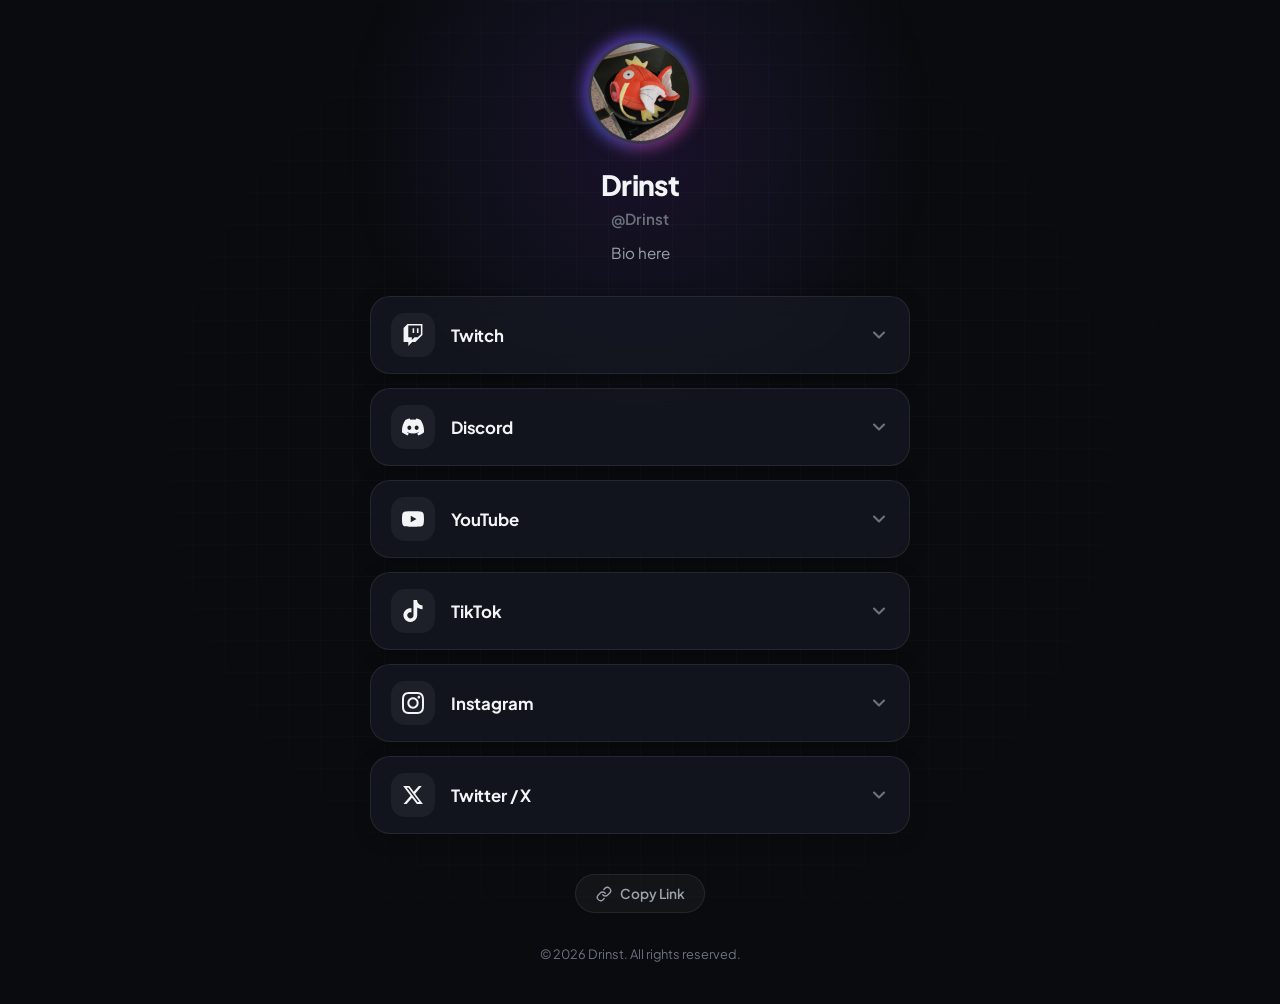
==== index.html @ ddc512c5 "Initial website" ====
<!DOCTYPE html>
<html lang="en">

<head>
    <meta charset="UTF-8">
    <meta name="viewport" content="width=device-width, initial-scale=1.0">
    <title>Streamer Socials</title>
    <meta name="description" content="Connect with all official social media platforms and streams.">

    <!-- Google Fonts -->
    <link rel="preconnect" href="https://fonts.googleapis.com">
    <link rel="preconnect" href="https://fonts.gstatic.com" crossorigin>
    <link href="https://fonts.googleapis.com/css2?family=Plus+Jakarta+Sans:wght@400;500;600;700;800&display=swap"
        rel="stylesheet">

    <link rel="stylesheet" href="css/style.css">
</head>

<body>
    <!-- Subtle Background Elements -->
    <div class="bg-glow" aria-hidden="true"></div>
    <div class="bg-grid" aria-hidden="true"></div>

    <main class="container">
        <!-- Header / Profile Section -->
        <header class="profile">
            <div class="avatar-wrapper">
                <img id="profile-avatar" src="" alt="" class="avatar">
                <div class="avatar-ring"></div>
            </div>
            <h1 id="profile-name" class="profile-name"></h1>
            <p id="profile-handle" class="profile-handle"></p>
            <p id="profile-bio" class="profile-bio"></p>
        </header>

        <!-- Dynamic Social Cards Container -->
        <section class="social-links" id="social-links" aria-label="Social Media Links">
            <!-- Cards will be generated dynamically by script.js -->
        </section>

        <!-- Action Tools (Share / Copy Link) -->
        <div class="action-bar">
            <button id="copy-link-btn" class="action-btn" aria-label="Copy page link">
                <svg class="action-icon" xmlns="http://www.w3.org/2000/svg" viewBox="0 0 24 24" fill="none"
                    stroke="currentColor" stroke-width="2" stroke-linecap="round" stroke-linejoin="round">
                    <path d="M10 13a5 5 0 0 0 7.54.54l3-3a5 5 0 0 0-7.07-7.07l-1.72 1.71"></path>
                    <path d="M14 11a5 5 0 0 0-7.54-.54l-3 3a5 5 0 0 0 7.07 7.07l1.71-1.71"></path>
                </svg>
                <span id="copy-text">Copy Link</span>
            </button>
        </div>
    </main>

    <footer class="footer">
        <p>&copy; <span id="year"></span> <span id="footer-name"></span>. All rights reserved.</p>
    </footer>

    <script src="js/script.js"></script>
</body>

</html>
---- css/style.css ----
/* ==========================================================================
   Variables & Theme Setup
   ========================================================================== */
:root {
    /* Main Theme */
    --bg-dark: #0a0b0e;
    --card-bg: rgba(22, 25, 35, 0.75);
    --card-bg-hover: rgba(30, 34, 48, 0.85);
    --card-border: rgba(255, 255, 255, 0.08);
    --text-primary: #f3f4f6;
    --text-secondary: #9ca3af;
    --text-muted: #6b7280;

    /* Typography */
    --font-sans: 'Plus Jakarta Sans', -apple-system, BlinkMacSystemFont, sans-serif;

    /* Layout */
    --max-width: 540px;
    --radius-lg: 20px;
    --radius-md: 14px;
    --radius-sm: 8px;

    /* Animation */
    --transition-fast: 0.2s cubic-bezier(0.16, 1, 0.3, 1);
    --transition-smooth: 0.35s cubic-bezier(0.16, 1, 0.3, 1);
}

/* Base Styles */
*,
*::before,
*::after {
    box-sizing: border-box;
    margin: 0;
    padding: 0;
}

body {
    font-family: var(--font-sans);
    background-color: var(--bg-dark);
    color: var(--text-primary);
    min-height: 100vh;
    display: flex;
    flex-direction: column;
    align-items: center;
    justify-content: space-between;
    padding: 2.5rem 1.25rem;
    position: relative;
    overflow-x: hidden;
    line-height: 1.5;
    -webkit-font-smoothing: antialiased;
}

/* Background Visual Effects */
.bg-glow {
    position: fixed;
    top: 15%;
    left: 50%;
    transform: translate(-50%, -50%);
    width: 600px;
    height: 600px;
    background: radial-gradient(circle, rgba(145, 70, 255, 0.12) 0%, rgba(88, 101, 242, 0.05) 45%, rgba(0, 0, 0, 0) 70%);
    z-index: -2;
    pointer-events: none;
}

.bg-grid {
    position: fixed;
    inset: 0;
    background-image: linear-gradient(to right, rgba(255, 255, 255, 0.02) 1px, transparent 1px),
        linear-gradient(to bottom, rgba(255, 255, 255, 0.02) 1px, transparent 1px);
    background-size: 32px 32px;
    z-index: -1;
    pointer-events: none;
    mask-image: radial-gradient(circle at center, black 40%, transparent 80%);
    -webkit-mask-image: radial-gradient(circle at center, black 40%, transparent 80%);
}

/* Container */
.container {
    width: 100%;
    max-width: var(--max-width);
    margin: 0 auto;
    display: flex;
    flex-direction: column;
    align-items: center;
    gap: 2rem;
}

/* ==========================================================================
   Profile Section
   ========================================================================== */
.profile {
    text-align: center;
    display: flex;
    flex-direction: column;
    align-items: center;
}

.avatar-wrapper {
    position: relative;
    width: 104px;
    height: 104px;
    margin-bottom: 1.25rem;
}

.avatar {
    width: 100%;
    height: 100%;
    border-radius: 50%;
    object-fit: cover;
    position: relative;
    z-index: 2;
    border: 3px solid rgba(255, 255, 255, 0.1);
    background-color: var(--card-bg);
}

.avatar-ring {
    position: absolute;
    inset: -4px;
    border-radius: 50%;
    background: linear-gradient(135deg, #9146FF, #5865F2, #E1306C);
    z-index: 1;
    opacity: 0.7;
    filter: blur(8px);
    transition: var(--transition-smooth);
}

.avatar-wrapper:hover .avatar-ring {
    opacity: 1;
    filter: blur(12px);
}

.profile-name {
    font-size: 1.75rem;
    font-weight: 800;
    letter-spacing: -0.025em;
    color: var(--text-primary);
}

.profile-handle {
    font-size: 0.95rem;
    color: var(--text-muted);
    font-weight: 600;
    margin-top: 0.1rem;
}

.profile-bio {
    font-size: 0.95rem;
    color: var(--text-secondary);
    margin-top: 0.75rem;
    max-width: 380px;
    line-height: 1.45;
}

/* ==========================================================================
   Social Cards Section
   ========================================================================== */
.social-links {
    width: 100%;
    display: flex;
    flex-direction: column;
    gap: 0.875rem;
}

.card {
    background: var(--card-bg);
    border: 1px solid var(--card-border);
    border-radius: var(--radius-lg);
    backdrop-filter: blur(12px);
    -webkit-backdrop-filter: blur(12px);
    overflow: hidden;
    transition: background-color var(--transition-fast),
        border-color var(--transition-fast),
        box-shadow var(--transition-fast),
        transform var(--transition-fast);
    box-shadow: 0 4px 20px rgba(0, 0, 0, 0.2);
}

.card:hover {
    background: var(--card-bg-hover);
    border-color: var(--platform-accent-alpha);
    box-shadow: 0 8px 30px rgba(0, 0, 0, 0.3),
        0 0 20px var(--platform-accent-alpha);
    transform: translateY(-2px);
}

/* Header Trigger Button */
.card-trigger {
    width: 100%;
    padding: 1rem 1.25rem;
    background: none;
    border: none;
    color: inherit;
    font: inherit;
    cursor: pointer;
    display: flex;
    align-items: center;
    justify-content: space-between;
    text-align: left;
    outline: none;
}

.card-trigger:focus-visible {
    outline: 2px solid var(--platform-accent);
    outline-offset: -2px;
    border-radius: var(--radius-lg);
}

.card-left {
    display: flex;
    align-items: center;
    gap: 1rem;
}

.icon-wrapper {
    width: 44px;
    height: 44px;
    border-radius: var(--radius-md);
    background: rgba(255, 255, 255, 0.05);
    display: flex;
    align-items: center;
    justify-content: center;
    color: var(--text-primary);
    transition: var(--transition-fast);
}

.platform-icon {
    width: 22px;
    height: 22px;
    fill: currentColor;
    transition: var(--transition-fast);
}

.card:hover .icon-wrapper,
.card.expanded .icon-wrapper {
    background: var(--platform-accent-alpha);
    color: var(--platform-accent);
}

.platform-name {
    font-size: 1.05rem;
    font-weight: 700;
    letter-spacing: -0.01em;
}

.arrow-icon {
    width: 20px;
    height: 20px;
    color: var(--text-muted);
    transition: transform var(--transition-smooth), color var(--transition-fast);
}

.card:hover .arrow-icon {
    color: var(--text-primary);
}

.card.expanded .arrow-icon {
    transform: rotate(180deg);
    color: var(--platform-accent);
}

/* Drawer / Expandable Content */
.card-drawer {
    display: grid;
    grid-template-rows: 0fr;
    transition: grid-template-rows var(--transition-smooth);
}

.card.expanded .card-drawer {
    grid-template-rows: 1fr;
}

.drawer-content {
    overflow: hidden;
}

.drawer-inner {
    padding: 0 1.25rem 1.25rem 1.25rem;
    display: flex;
    flex-direction: column;
    gap: 1rem;
    border-top: 1px solid rgba(255, 255, 255, 0.04);
    margin-top: 0.25rem;
    padding-top: 1rem;
}

.platform-desc {
    font-size: 0.9rem;
    color: var(--text-secondary);
    line-height: 1.5;
}

.cta-button {
    display: inline-flex;
    align-items: center;
    justify-content: center;
    gap: 0.5rem;
    width: 100%;
    padding: 0.85rem 1rem;
    background: var(--platform-accent);
    color: #ffffff;
    font-weight: 700;
    font-size: 0.95rem;
    text-decoration: none;
    border-radius: var(--radius-md);
    transition: var(--transition-fast);
    box-shadow: 0 4px 14px var(--platform-accent-alpha);
}

/* Ensure text readability for lighter accents like Twitter White */
.card[data-platform="Twitter / X"] .cta-button {
    color: #000000;
}

.cta-button:hover {
    filter: brightness(1.15);
    transform: translateY(-1px);
    box-shadow: 0 6px 20px var(--platform-accent-alpha);
}

.cta-button:focus-visible {
    outline: 2px solid #ffffff;
    outline-offset: 2px;
}

.cta-icon {
    width: 16px;
    height: 16px;
    transition: transform var(--transition-fast);
}

.cta-button:hover .cta-icon {
    transform: translate(2px, -2px);
}

/* Expanded Card State Styling */
.card.expanded {
    border-color: var(--platform-accent);
    box-shadow: 0 8px 30px rgba(0, 0, 0, 0.4),
        0 0 25px var(--platform-accent-alpha);
}

/* ==========================================================================
   Action Bar & Copy Link Button
   ========================================================================== */
.action-bar {
    display: flex;
    justify-content: center;
    margin-top: 0.5rem;
}

.action-btn {
    display: flex;
    align-items: center;
    gap: 0.5rem;
    padding: 0.6rem 1.2rem;
    background: rgba(255, 255, 255, 0.04);
    border: 1px solid var(--card-border);
    border-radius: 100px;
    color: var(--text-secondary);
    font-family: var(--font-sans);
    font-size: 0.85rem;
    font-weight: 600;
    cursor: pointer;
    transition: var(--transition-fast);
}

.action-btn:hover {
    background: rgba(255, 255, 255, 0.08);
    color: var(--text-primary);
    border-color: rgba(255, 255, 255, 0.2);
}

.action-btn:focus-visible {
    outline: 2px solid var(--text-primary);
}

.action-icon {
    width: 16px;
    height: 16px;
}

/* ==========================================================================
   Footer
   ========================================================================== */
.footer {
    text-align: center;
    font-size: 0.8rem;
    color: var(--text-muted);
    margin-top: 2rem;
}

/* ==========================================================================
   Accessibility & Reduced Motion
   ========================================================================== */
@media (prefers-reduced-motion: reduce) {

    *,
    *::before,
    *::after {
        animation-duration: 0.01ms !important;
        animation-iteration-count: 1 !important;
        transition-duration: 0.01ms !important;
        scroll-behavior: auto !important;
    }

    .card-drawer {
        transition: none;
    }
}
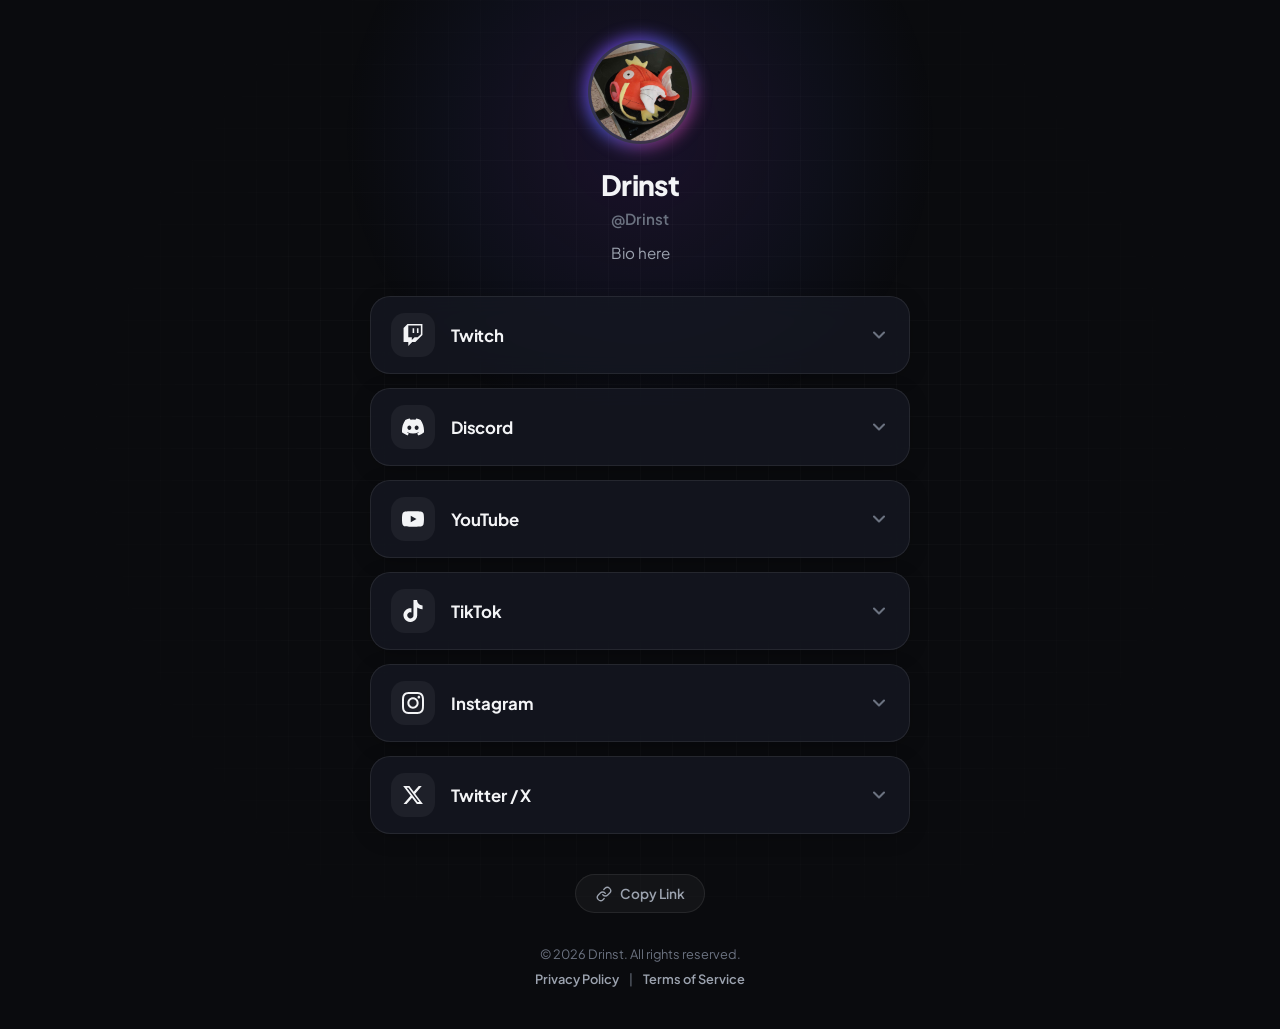
==== commit 8ab5a9f3: "added privacy policy and tos" ====
--- a/index.html
+++ b/index.html
@@ -53,6 +53,11 @@
 
     <footer class="footer">
         <p>&copy; <span id="year"></span> <span id="footer-name"></span>. All rights reserved.</p>
+        <nav class="footer-links">
+            <a href="/privacy">Privacy Policy</a>
+            <span class="sep">|</span>
+            <a href="/terms">Terms of Service</a>
+        </nav>
     </footer>
 
     <script src="js/script.js"></script>
--- a/css/style.css
+++ b/css/style.css
@@ -333,6 +333,26 @@
     transform: translate(2px, -2px);
 }
 
+/* OAuth Connect Button (Discord account-link flow only) */
+/* Visually distinct: outlined variant using the platform accent. */
+.cta-button.oauth-connect {
+    background: transparent;
+    color: var(--platform-accent);
+    border: 1px solid var(--platform-accent);
+    box-shadow: none;
+}
+
+/* Keep the Connect button readable on light accents (e.g. Twitter / X) */
+.card[data-platform="Twitter / X"] .cta-button.oauth-connect {
+    color: #000000;
+    border-color: rgba(255, 255, 255, 0.6);
+}
+
+.cta-button.oauth-connect:hover {
+    background: var(--platform-accent-alpha);
+    box-shadow: 0 4px 14px var(--platform-accent-alpha);
+}
+
 /* Expanded Card State Styling */
 .card.expanded {
     border-color: var(--platform-accent);
@@ -390,6 +410,29 @@
     margin-top: 2rem;
 }
 
+.footer-links {
+    display: flex;
+    justify-content: center;
+    align-items: center;
+    gap: 0.6rem;
+    margin-top: 0.4rem;
+}
+
+.footer-links a {
+    color: var(--text-secondary);
+    text-decoration: none;
+    font-weight: 600;
+    transition: color var(--transition-fast);
+}
+
+.footer-links a:hover {
+    color: var(--text-primary);
+}
+
+.footer-links .sep {
+    color: var(--text-muted);
+}
+
 /* ==========================================================================
    Accessibility & Reduced Motion
    ========================================================================== */
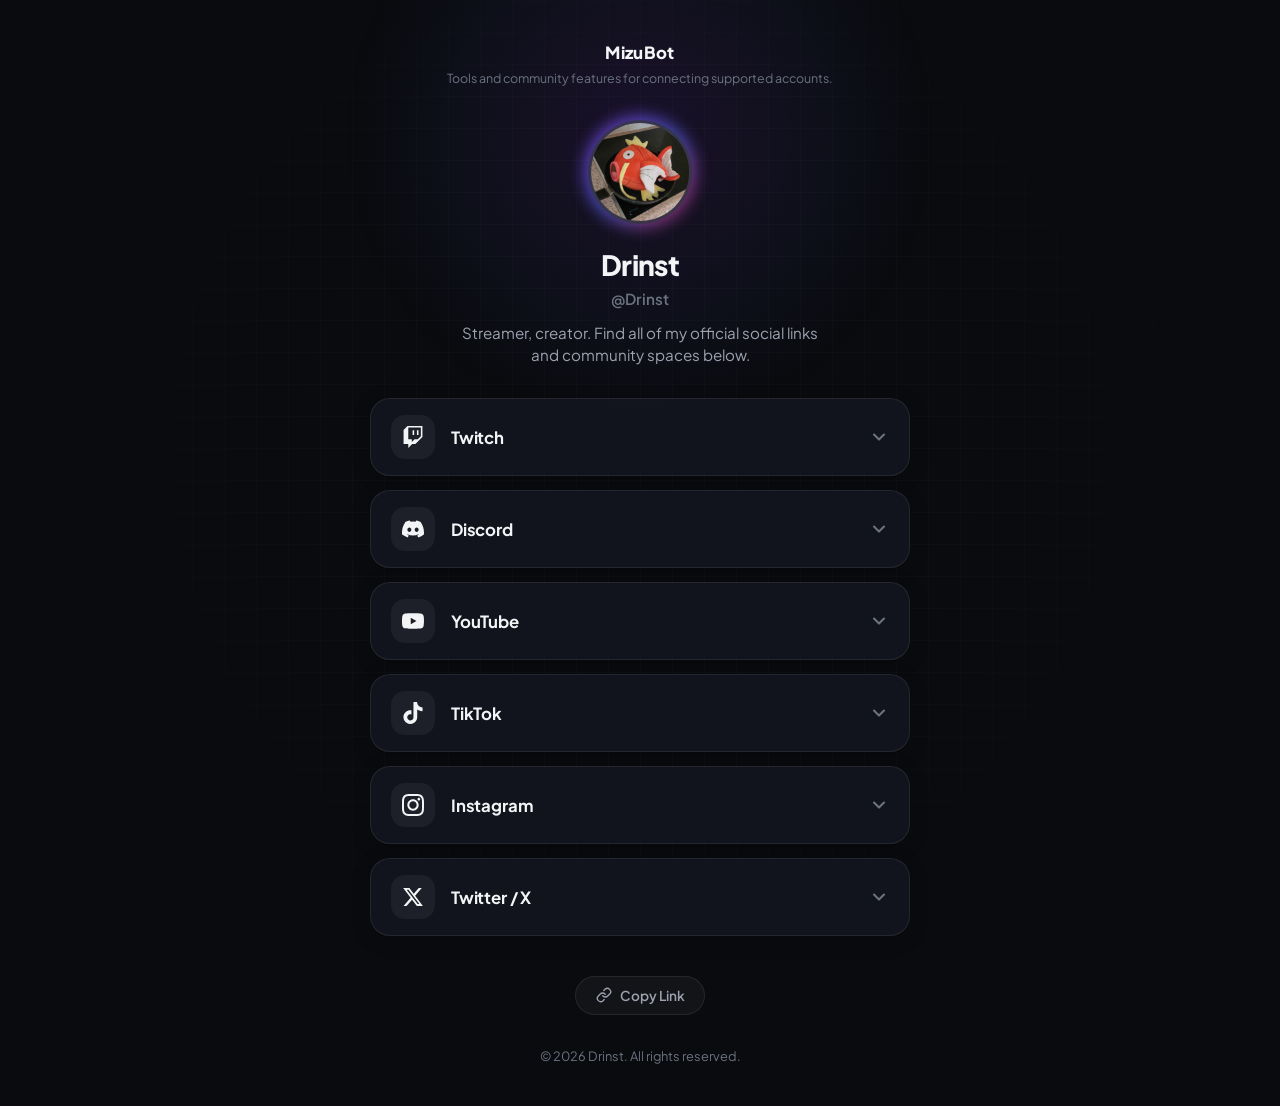
==== commit 1146c984: "Update MizuBot branding and policies" ====
--- a/index.html
+++ b/index.html
@@ -4,8 +4,8 @@
 <head>
     <meta charset="UTF-8">
     <meta name="viewport" content="width=device-width, initial-scale=1.0">
-    <title>Streamer Socials</title>
-    <meta name="description" content="Connect with all official social media platforms and streams.">
+    <title>MizuBot | Drinst's Official Links</title>
+    <meta name="description" content="Official social links and community profiles for Drinst, powered by MizuBot.">
 
     <!-- Google Fonts -->
     <link rel="preconnect" href="https://fonts.googleapis.com">
@@ -22,13 +22,18 @@
     <div class="bg-grid" aria-hidden="true"></div>
 
     <main class="container">
+        <section class="brand-intro" aria-labelledby="brand-name">
+            <h1 id="brand-name">MizuBot</h1>
+            <p>Tools and community features for connecting supported accounts.</p>
+        </section>
+
         <!-- Header / Profile Section -->
         <header class="profile">
             <div class="avatar-wrapper">
                 <img id="profile-avatar" src="" alt="" class="avatar">
                 <div class="avatar-ring"></div>
             </div>
-            <h1 id="profile-name" class="profile-name"></h1>
+            <h2 id="profile-name" class="profile-name"></h2>
             <p id="profile-handle" class="profile-handle"></p>
             <p id="profile-bio" class="profile-bio"></p>
         </header>
@@ -53,11 +58,6 @@
 
     <footer class="footer">
         <p>&copy; <span id="year"></span> <span id="footer-name"></span>. All rights reserved.</p>
-        <nav class="footer-links">
-            <a href="/privacy">Privacy Policy</a>
-            <span class="sep">|</span>
-            <a href="/terms">Terms of Service</a>
-        </nav>
     </footer>
 
     <script src="js/script.js"></script>
--- a/css/style.css
+++ b/css/style.css
@@ -84,6 +84,24 @@
     flex-direction: column;
     align-items: center;
     gap: 2rem;
+}
+
+/* MizuBot service identity */
+.brand-intro {
+    text-align: center;
+}
+
+.brand-intro h1 {
+    font-size: 1.05rem;
+    font-weight: 800;
+    letter-spacing: 0.02em;
+    color: var(--text-primary);
+}
+
+.brand-intro p {
+    margin-top: 0.25rem;
+    color: var(--text-muted);
+    font-size: 0.78rem;
 }
 
 /* ==========================================================================
@@ -410,29 +428,6 @@
     margin-top: 2rem;
 }
 
-.footer-links {
-    display: flex;
-    justify-content: center;
-    align-items: center;
-    gap: 0.6rem;
-    margin-top: 0.4rem;
-}
-
-.footer-links a {
-    color: var(--text-secondary);
-    text-decoration: none;
-    font-weight: 600;
-    transition: color var(--transition-fast);
-}
-
-.footer-links a:hover {
-    color: var(--text-primary);
-}
-
-.footer-links .sep {
-    color: var(--text-muted);
-}
-
 /* ==========================================================================
    Accessibility & Reduced Motion
    ========================================================================== */
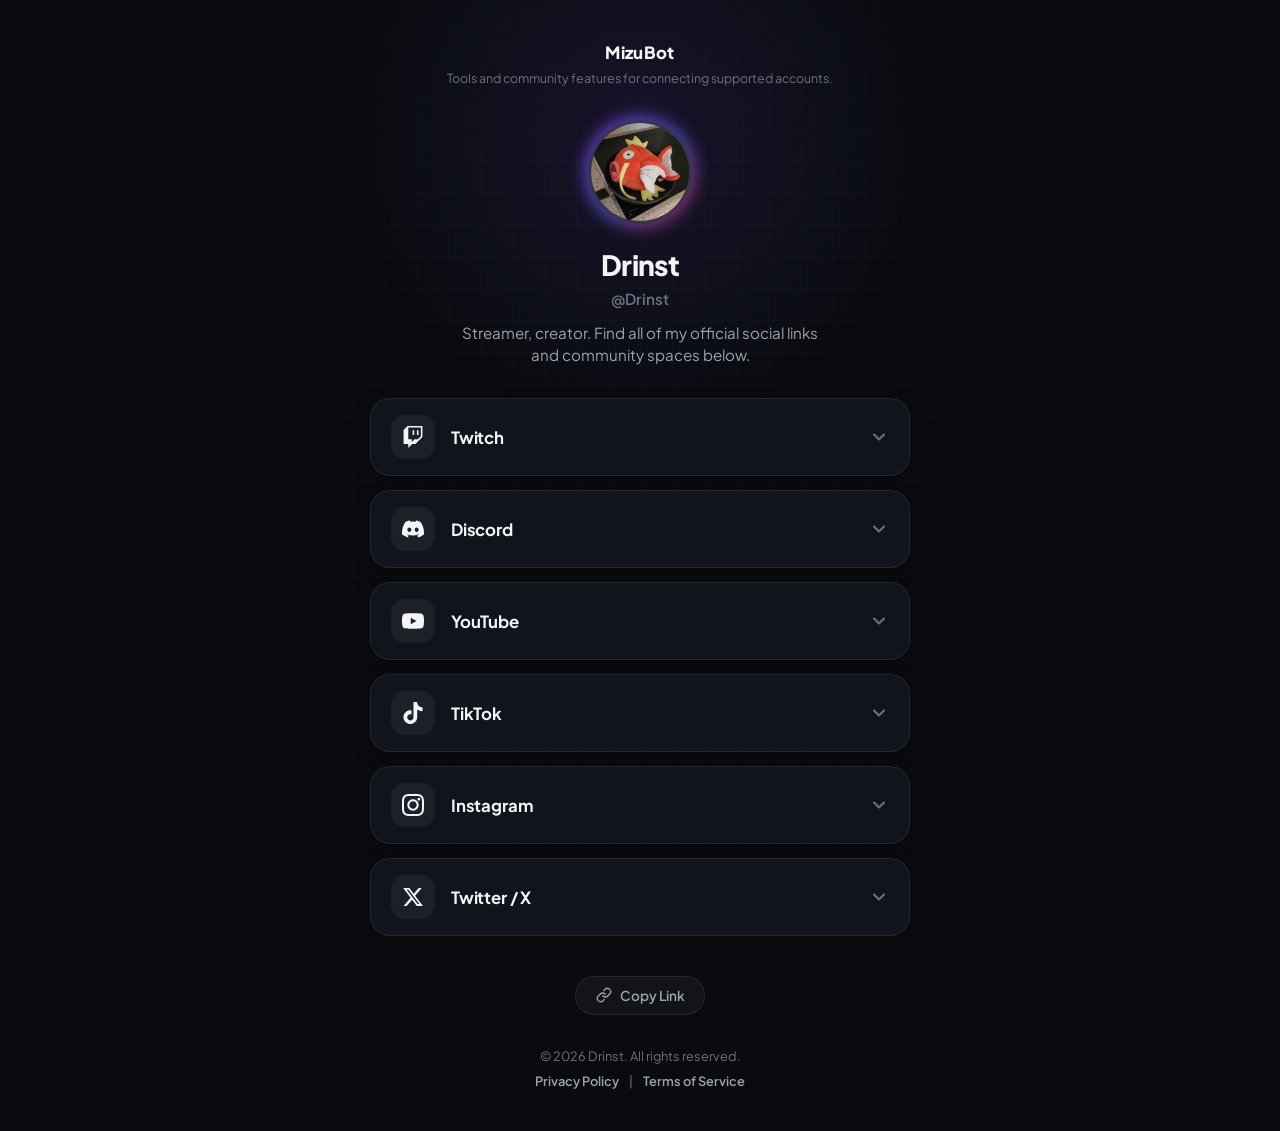
==== commit 4a6bff17: "Merge remote policy updates" ====
--- a/index.html
+++ b/index.html
@@ -58,6 +58,11 @@
 
     <footer class="footer">
         <p>&copy; <span id="year"></span> <span id="footer-name"></span>. All rights reserved.</p>
+        <nav class="footer-links">
+            <a href="/privacy">Privacy Policy</a>
+            <span class="sep">|</span>
+            <a href="/terms">Terms of Service</a>
+        </nav>
     </footer>
 
     <script src="js/script.js"></script>
--- a/css/style.css
+++ b/css/style.css
@@ -428,6 +428,29 @@
     margin-top: 2rem;
 }
 
+.footer-links {
+    display: flex;
+    justify-content: center;
+    align-items: center;
+    gap: 0.6rem;
+    margin-top: 0.4rem;
+}
+
+.footer-links a {
+    color: var(--text-secondary);
+    text-decoration: none;
+    font-weight: 600;
+    transition: color var(--transition-fast);
+}
+
+.footer-links a:hover {
+    color: var(--text-primary);
+}
+
+.footer-links .sep {
+    color: var(--text-muted);
+}
+
 /* ==========================================================================
    Accessibility & Reduced Motion
    ========================================================================== */
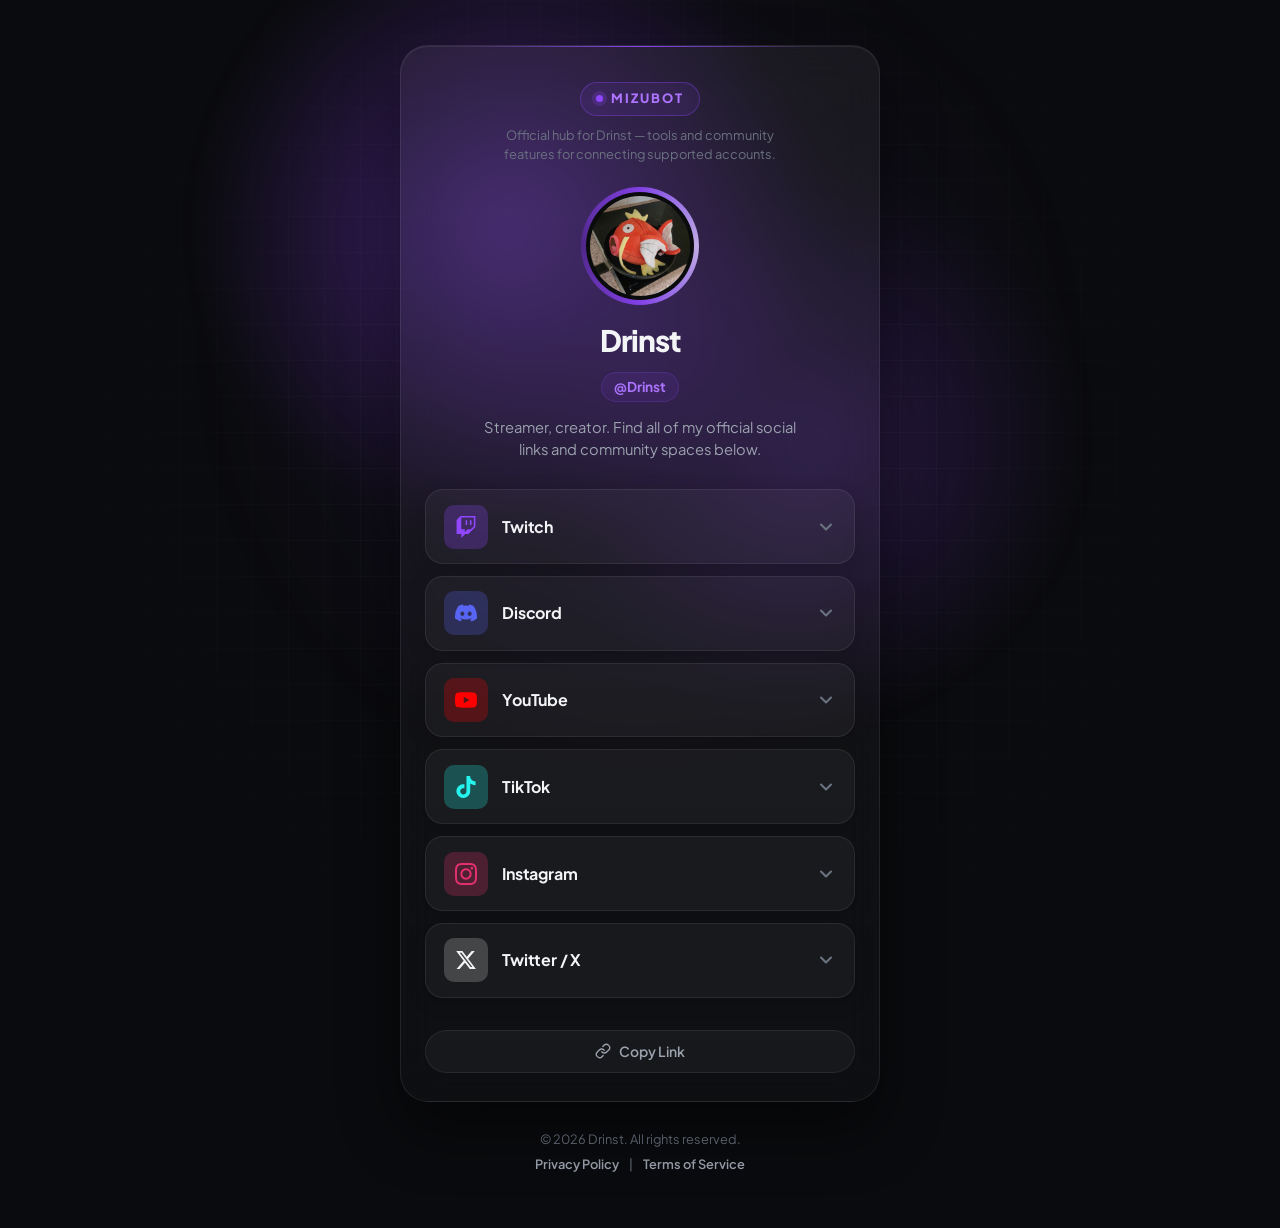
==== commit b246f1c9: "new design and instagram callback" ====
--- a/index.html
+++ b/index.html
@@ -6,6 +6,9 @@
     <meta name="viewport" content="width=device-width, initial-scale=1.0">
     <title>MizuBot | Drinst's Official Links</title>
     <meta name="description" content="Official social links and community profiles for Drinst, powered by MizuBot.">
+
+    <!-- Browser chrome accent (keep in sync with --theme in css/style.css) -->
+    <meta name="theme-color" content="#9146FF">
 
     <!-- Google Fonts -->
     <link rel="preconnect" href="https://fonts.googleapis.com">
@@ -23,8 +26,11 @@
 
     <main class="container">
         <section class="brand-intro" aria-labelledby="brand-name">
-            <h1 id="brand-name">MizuBot</h1>
-            <p>Tools and community features for connecting supported accounts.</p>
+            <div class="brand-pill">
+                <span class="brand-dot" aria-hidden="true"></span>
+                <h1 id="brand-name">MizuBot</h1>
+            </div>
+            <p>Official hub for Drinst &mdash; tools and community features for connecting supported accounts.</p>
         </section>
 
         <!-- Header / Profile Section -->
--- a/css/style.css
+++ b/css/style.css
@@ -1,24 +1,45 @@
 /* ==========================================================================
-   Variables & Theme Setup
+   MizuBot Link Hub — style.css
+   ==========================================================================
+   🎨 GLOBAL THEME COLOR
+   Change the single --theme value below and the whole page re-colors
+   (background glows, brand pill, avatar ring, buttons, focus states).
+   Every accent shade is derived from it with color-mix(), so nothing
+   else needs editing. Remember to sync <meta name="theme-color"> in
+   index.html if you want the browser chrome to match.
+   Supported: Chrome/Edge 111+, Firefox 113+, Safari 16.2+
    ========================================================================== */
 :root {
-    /* Main Theme */
+    /* >>>>>>> EDIT THIS ONE LINE TO RE-THEME THE SITE <<<<<<< */
+    --theme: #9146FF;
+    /* >>>>>>>>>>>>>>>>>>>>>>>>>>>>>>>>>>>>>>>>>>>>>>>>>>>>>>> */
+
+    /* Derived theme shades (auto-calculated — do not edit) */
+    --theme-10: color-mix(in srgb, var(--theme) 10%, transparent);
+    --theme-20: color-mix(in srgb, var(--theme) 20%, transparent);
+    --theme-35: color-mix(in srgb, var(--theme) 35%, transparent);
+    --theme-60: color-mix(in srgb, var(--theme) 60%, transparent);
+    --theme-text: color-mix(in srgb, var(--theme) 75%, #ffffff);
+
+    /* Neutrals */
     --bg-dark: #0a0b0e;
-    --card-bg: rgba(22, 25, 35, 0.75);
-    --card-bg-hover: rgba(30, 34, 48, 0.85);
+    --panel-border: rgba(255, 255, 255, 0.08);
+    --card-bg: rgba(255, 255, 255, 0.04);
+    --card-bg-hover: rgba(255, 255, 255, 0.07);
     --card-border: rgba(255, 255, 255, 0.08);
     --text-primary: #f3f4f6;
     --text-secondary: #9ca3af;
     --text-muted: #6b7280;
 
     /* Typography */
-    --font-sans: 'Plus Jakarta Sans', -apple-system, BlinkMacSystemFont, sans-serif;
+    --font-sans: 'Plus Jakarta Sans', -apple-system, BlinkMacSystemFont, 'Segoe UI', sans-serif;
 
     /* Layout */
-    --max-width: 540px;
-    --radius-lg: 20px;
+    --max-width: 480px;
+    --radius-xl: 28px;
+    --radius-lg: 18px;
     --radius-md: 14px;
-    --radius-sm: 8px;
+    --radius-sm: 10px;
 
     /* Animation */
     --transition-fast: 0.2s cubic-bezier(0.16, 1, 0.3, 1);
@@ -43,39 +64,56 @@
     flex-direction: column;
     align-items: center;
     justify-content: space-between;
-    padding: 2.5rem 1.25rem;
+    padding: clamp(1.5rem, 5vh, 3rem) 1.25rem;
     position: relative;
     overflow-x: hidden;
     line-height: 1.5;
     -webkit-font-smoothing: antialiased;
 }
 
-/* Background Visual Effects */
+::selection {
+    background: var(--theme-60);
+    color: #ffffff;
+}
+
+/* ==========================================================================
+   Background Visual Effects (theme-tinted aurora + grid)
+   ========================================================================== */
 .bg-glow {
     position: fixed;
-    top: 15%;
+    top: -10%;
     left: 50%;
-    transform: translate(-50%, -50%);
-    width: 600px;
-    height: 600px;
-    background: radial-gradient(circle, rgba(145, 70, 255, 0.12) 0%, rgba(88, 101, 242, 0.05) 45%, rgba(0, 0, 0, 0) 70%);
+    transform: translateX(-50%);
+    width: min(900px, 140vw);
+    height: min(900px, 140vw);
+    background:
+        /* closest-side = each blob fades to transparent before the div's
+           edge, so no hard cutoff lines can ever appear */
+        radial-gradient(circle closest-side at 35% 35%, var(--theme-35) 0%, transparent 100%),
+        radial-gradient(circle closest-side at 70% 60%, color-mix(in srgb, var(--theme) 18%, transparent) 0%, transparent 100%),
+        radial-gradient(circle closest-side at 50% 50%, var(--theme-10) 0%, transparent 100%);
     z-index: -2;
     pointer-events: none;
+    filter: blur(12px);
+    animation: glow-drift 16s ease-in-out infinite alternate;
 }
 
 .bg-grid {
     position: fixed;
     inset: 0;
-    background-image: linear-gradient(to right, rgba(255, 255, 255, 0.02) 1px, transparent 1px),
-        linear-gradient(to bottom, rgba(255, 255, 255, 0.02) 1px, transparent 1px);
-    background-size: 32px 32px;
+    background-image:
+        linear-gradient(to right, rgba(255, 255, 255, 0.025) 1px, transparent 1px),
+        linear-gradient(to bottom, rgba(255, 255, 255, 0.025) 1px, transparent 1px);
+    background-size: 36px 36px;
     z-index: -1;
     pointer-events: none;
-    mask-image: radial-gradient(circle at center, black 40%, transparent 80%);
-    -webkit-mask-image: radial-gradient(circle at center, black 40%, transparent 80%);
-}
-
-/* Container */
+    mask-image: radial-gradient(circle at center, black 35%, transparent 80%);
+    -webkit-mask-image: radial-gradient(circle at center, black 35%, transparent 80%);
+}
+
+/* ==========================================================================
+   Glass Panel Container
+   ========================================================================== */
 .container {
     width: 100%;
     max-width: var(--max-width);
@@ -83,25 +121,122 @@
     display: flex;
     flex-direction: column;
     align-items: center;
-    gap: 2rem;
-}
-
-/* MizuBot service identity */
+    gap: 1.75rem;
+    padding: 2.25rem 1.5rem 1.75rem;
+    background: linear-gradient(180deg, rgba(255, 255, 255, 0.055), rgba(255, 255, 255, 0.02));
+    border: 1px solid var(--panel-border);
+    border-radius: var(--radius-xl);
+    backdrop-filter: blur(18px);
+    -webkit-backdrop-filter: blur(18px);
+    box-shadow:
+        0 30px 60px rgba(0, 0, 0, 0.45),
+        inset 0 1px 0 rgba(255, 255, 255, 0.07);
+    position: relative;
+}
+
+/* Thin theme-colored light line along the top edge of the panel */
+.container::before {
+    content: "";
+    position: absolute;
+    top: 0;
+    left: 12%;
+    right: 12%;
+    height: 1px;
+    background: linear-gradient(90deg, transparent, var(--theme), transparent);
+    opacity: 0.9;
+}
+
+/* Entrance choreography */
+@keyframes fade-up {
+    from {
+        opacity: 0;
+        transform: translateY(16px);
+    }
+
+    to {
+        opacity: 1;
+        transform: translateY(0);
+    }
+}
+
+@keyframes fade-in {
+    from {
+        opacity: 0;
+    }
+
+    to {
+        opacity: 1;
+    }
+}
+
+.container>* {
+    animation: fade-up 0.6s cubic-bezier(0.16, 1, 0.3, 1) both;
+}
+
+.container>*:nth-child(2) {
+    animation-delay: 0.07s;
+}
+
+.container>*:nth-child(3) {
+    animation-delay: 0.14s;
+}
+
+.container>*:nth-child(4) {
+    animation-delay: 0.21s;
+}
+
+.container>*:nth-child(5) {
+    animation-delay: 0.28s;
+}
+
+/* ==========================================================================
+   MizuBot brand badge (kept visible for app/branding verification)
+   ========================================================================== */
 .brand-intro {
+    display: flex;
+    flex-direction: column;
+    align-items: center;
+    gap: 0.6rem;
     text-align: center;
 }
 
+.brand-pill {
+    display: inline-flex;
+    align-items: center;
+    gap: 0.5rem;
+    padding: 0.4rem 0.9rem;
+    border-radius: 999px;
+    background: var(--theme-10);
+    border: 1px solid var(--theme-35);
+    transition: background-color var(--transition-fast), border-color var(--transition-fast);
+}
+
+.brand-pill:hover {
+    background: var(--theme-20);
+    border-color: var(--theme-60);
+}
+
+.brand-dot {
+    width: 7px;
+    height: 7px;
+    border-radius: 50%;
+    background: var(--theme);
+    box-shadow: 0 0 0 4px var(--theme-20);
+    animation: dot-pulse 2.4s ease-in-out infinite;
+}
+
 .brand-intro h1 {
-    font-size: 1.05rem;
+    font-size: 0.8rem;
     font-weight: 800;
-    letter-spacing: 0.02em;
-    color: var(--text-primary);
+    letter-spacing: 0.16em;
+    text-transform: uppercase;
+    color: var(--theme-text);
 }
 
 .brand-intro p {
-    margin-top: 0.25rem;
     color: var(--text-muted);
-    font-size: 0.78rem;
+    font-size: 0.8rem;
+    max-width: 320px;
 }
 
 /* ==========================================================================
@@ -116,9 +251,39 @@
 
 .avatar-wrapper {
     position: relative;
-    width: 104px;
-    height: 104px;
-    margin-bottom: 1.25rem;
+    width: 108px;
+    height: 108px;
+    margin-bottom: 1.1rem;
+}
+
+/* Slowly rotating conic ring — color comes from --theme */
+.avatar-ring {
+    position: absolute;
+    inset: -5px;
+    border-radius: 50%;
+    background: conic-gradient(from 0deg,
+            var(--theme),
+            color-mix(in srgb, var(--theme) 30%, #ffffff),
+            var(--theme),
+            color-mix(in srgb, var(--theme) 55%, #000000),
+            var(--theme));
+    opacity: 0.85;
+    animation: ring-spin 7s linear infinite;
+    transition: opacity var(--transition-smooth);
+}
+
+.avatar-wrapper::after {
+    content: "";
+    position: absolute;
+    inset: -14px;
+    border-radius: 50%;
+    background: radial-gradient(circle, var(--theme-35) 0%, transparent 65%);
+    z-index: 0;
+    pointer-events: none;
+}
+
+.avatar-wrapper:hover .avatar-ring {
+    opacity: 1;
 }
 
 .avatar {
@@ -128,76 +293,87 @@
     object-fit: cover;
     position: relative;
     z-index: 2;
-    border: 3px solid rgba(255, 255, 255, 0.1);
-    background-color: var(--card-bg);
-}
-
-.avatar-ring {
-    position: absolute;
-    inset: -4px;
-    border-radius: 50%;
-    background: linear-gradient(135deg, #9146FF, #5865F2, #E1306C);
-    z-index: 1;
-    opacity: 0.7;
-    filter: blur(8px);
-    transition: var(--transition-smooth);
-}
-
-.avatar-wrapper:hover .avatar-ring {
-    opacity: 1;
-    filter: blur(12px);
+    border: 4px solid rgba(10, 11, 14, 0.92);
+    background-color: var(--bg-dark);
 }
 
 .profile-name {
-    font-size: 1.75rem;
+    font-size: 1.85rem;
     font-weight: 800;
-    letter-spacing: -0.025em;
+    letter-spacing: -0.03em;
     color: var(--text-primary);
 }
 
 .profile-handle {
-    font-size: 0.95rem;
-    color: var(--text-muted);
-    font-weight: 600;
-    margin-top: 0.1rem;
+    display: inline-block;
+    font-size: 0.85rem;
+    font-weight: 700;
+    color: var(--theme-text);
+    background: var(--theme-10);
+    border: 1px solid var(--theme-20);
+    border-radius: 999px;
+    padding: 0.25rem 0.75rem;
+    margin-top: 0.6rem;
 }
 
 .profile-bio {
-    font-size: 0.95rem;
+    font-size: 0.92rem;
     color: var(--text-secondary);
-    margin-top: 0.75rem;
-    max-width: 380px;
-    line-height: 1.45;
-}
-
-/* ==========================================================================
-   Social Cards Section
+    margin-top: 0.85rem;
+    max-width: 340px;
+    line-height: 1.55;
+}
+
+/* ==========================================================================
+   Social Cards Section (link rows)
    ========================================================================== */
 .social-links {
     width: 100%;
     display: flex;
     flex-direction: column;
-    gap: 0.875rem;
+    gap: 0.75rem;
 }
 
 .card {
+    width: 100%;
     background: var(--card-bg);
     border: 1px solid var(--card-border);
     border-radius: var(--radius-lg);
-    backdrop-filter: blur(12px);
-    -webkit-backdrop-filter: blur(12px);
+    backdrop-filter: blur(10px);
+    -webkit-backdrop-filter: blur(10px);
     overflow: hidden;
     transition: background-color var(--transition-fast),
         border-color var(--transition-fast),
         box-shadow var(--transition-fast),
         transform var(--transition-fast);
-    box-shadow: 0 4px 20px rgba(0, 0, 0, 0.2);
+    box-shadow: 0 4px 18px rgba(0, 0, 0, 0.22);
+    animation: fade-in 0.5s ease both;
+}
+
+.card:nth-child(2) {
+    animation-delay: 0.05s;
+}
+
+.card:nth-child(3) {
+    animation-delay: 0.1s;
+}
+
+.card:nth-child(4) {
+    animation-delay: 0.15s;
+}
+
+.card:nth-child(5) {
+    animation-delay: 0.2s;
+}
+
+.card:nth-child(6) {
+    animation-delay: 0.25s;
 }
 
 .card:hover {
     background: var(--card-bg-hover);
     border-color: var(--platform-accent-alpha);
-    box-shadow: 0 8px 30px rgba(0, 0, 0, 0.3),
+    box-shadow: 0 10px 28px rgba(0, 0, 0, 0.35),
         0 0 20px var(--platform-accent-alpha);
     transform: translateY(-2px);
 }
@@ -205,7 +381,7 @@
 /* Header Trigger Button */
 .card-trigger {
     width: 100%;
-    padding: 1rem 1.25rem;
+    padding: 0.9rem 1.1rem;
     background: none;
     border: none;
     color: inherit;
@@ -220,26 +396,26 @@
 
 .card-trigger:focus-visible {
     outline: 2px solid var(--platform-accent);
-    outline-offset: -2px;
+    outline-offset: -3px;
     border-radius: var(--radius-lg);
 }
 
 .card-left {
     display: flex;
     align-items: center;
-    gap: 1rem;
+    gap: 0.9rem;
 }
 
 .icon-wrapper {
     width: 44px;
     height: 44px;
-    border-radius: var(--radius-md);
-    background: rgba(255, 255, 255, 0.05);
+    border-radius: var(--radius-sm);
+    background: var(--platform-accent-alpha);
     display: flex;
     align-items: center;
     justify-content: center;
-    color: var(--text-primary);
-    transition: var(--transition-fast);
+    color: var(--platform-accent);
+    transition: transform var(--transition-fast), box-shadow var(--transition-fast);
 }
 
 .platform-icon {
@@ -251,12 +427,12 @@
 
 .card:hover .icon-wrapper,
 .card.expanded .icon-wrapper {
-    background: var(--platform-accent-alpha);
-    color: var(--platform-accent);
+    transform: scale(1.06);
+    box-shadow: 0 0 16px var(--platform-accent-alpha);
 }
 
 .platform-name {
-    font-size: 1.05rem;
+    font-size: 1rem;
     font-weight: 700;
     letter-spacing: -0.01em;
 }
@@ -266,6 +442,7 @@
     height: 20px;
     color: var(--text-muted);
     transition: transform var(--transition-smooth), color var(--transition-fast);
+    flex-shrink: 0;
 }
 
 .card:hover .arrow-icon {
@@ -293,19 +470,18 @@
 }
 
 .drawer-inner {
-    padding: 0 1.25rem 1.25rem 1.25rem;
     display: flex;
     flex-direction: column;
-    gap: 1rem;
-    border-top: 1px solid rgba(255, 255, 255, 0.04);
-    margin-top: 0.25rem;
-    padding-top: 1rem;
+    gap: 0.9rem;
+    margin: 0.15rem 1.1rem 0;
+    padding: 0.95rem 0 1.1rem;
+    border-top: 1px dashed rgba(255, 255, 255, 0.1);
 }
 
 .platform-desc {
-    font-size: 0.9rem;
+    font-size: 0.88rem;
     color: var(--text-secondary);
-    line-height: 1.5;
+    line-height: 1.55;
 }
 
 .cta-button {
@@ -318,22 +494,25 @@
     background: var(--platform-accent);
     color: #ffffff;
     font-weight: 700;
-    font-size: 0.95rem;
+    font-size: 0.92rem;
     text-decoration: none;
     border-radius: var(--radius-md);
     transition: var(--transition-fast);
-    box-shadow: 0 4px 14px var(--platform-accent-alpha);
+    box-shadow: 0 6px 18px var(--platform-accent-alpha),
+        inset 0 1px 0 rgba(255, 255, 255, 0.2);
 }
 
 /* Ensure text readability for lighter accents like Twitter White */
 .card[data-platform="Twitter / X"] .cta-button {
     color: #000000;
+    box-shadow: 0 6px 18px var(--platform-accent-alpha);
 }
 
 .cta-button:hover {
-    filter: brightness(1.15);
-    transform: translateY(-1px);
-    box-shadow: 0 6px 20px var(--platform-accent-alpha);
+    filter: brightness(1.12);
+    transform: translateY(-2px);
+    box-shadow: 0 10px 24px var(--platform-accent-alpha),
+        inset 0 1px 0 rgba(255, 255, 255, 0.2);
 }
 
 .cta-button:focus-visible {
@@ -351,7 +530,7 @@
     transform: translate(2px, -2px);
 }
 
-/* OAuth Connect Button (Discord account-link flow only) */
+/* OAuth Connect Button (account-link flow only) */
 /* Visually distinct: outlined variant using the platform accent. */
 .cta-button.oauth-connect {
     background: transparent;
@@ -369,6 +548,7 @@
 .cta-button.oauth-connect:hover {
     background: var(--platform-accent-alpha);
     box-shadow: 0 4px 14px var(--platform-accent-alpha);
+    filter: none;
 }
 
 /* Expanded Card State Styling */
@@ -376,6 +556,7 @@
     border-color: var(--platform-accent);
     box-shadow: 0 8px 30px rgba(0, 0, 0, 0.4),
         0 0 25px var(--platform-accent-alpha);
+    transform: translateY(-2px);
 }
 
 /* ==========================================================================
@@ -384,33 +565,37 @@
 .action-bar {
     display: flex;
     justify-content: center;
-    margin-top: 0.5rem;
+    width: 100%;
+    margin-top: 0.25rem;
 }
 
 .action-btn {
     display: flex;
     align-items: center;
+    justify-content: center;
     gap: 0.5rem;
-    padding: 0.6rem 1.2rem;
-    background: rgba(255, 255, 255, 0.04);
+    width: 100%;
+    padding: 0.75rem 1.2rem;
+    background: var(--card-bg);
     border: 1px solid var(--card-border);
-    border-radius: 100px;
+    border-radius: 999px;
     color: var(--text-secondary);
     font-family: var(--font-sans);
-    font-size: 0.85rem;
+    font-size: 0.87rem;
     font-weight: 600;
     cursor: pointer;
     transition: var(--transition-fast);
 }
 
 .action-btn:hover {
-    background: rgba(255, 255, 255, 0.08);
+    background: var(--theme-10);
     color: var(--text-primary);
-    border-color: rgba(255, 255, 255, 0.2);
+    border-color: var(--theme-35);
 }
 
 .action-btn:focus-visible {
-    outline: 2px solid var(--text-primary);
+    outline: 2px solid var(--theme);
+    outline-offset: 2px;
 }
 
 .action-icon {
@@ -425,7 +610,8 @@
     text-align: center;
     font-size: 0.8rem;
     color: var(--text-muted);
-    margin-top: 2rem;
+    margin-top: 1.75rem;
+    padding-bottom: 0.5rem;
 }
 
 .footer-links {
@@ -444,11 +630,43 @@
 }
 
 .footer-links a:hover {
-    color: var(--text-primary);
+    color: var(--theme-text);
 }
 
 .footer-links .sep {
     color: var(--text-muted);
+}
+
+/* ==========================================================================
+   Keyframes
+   ========================================================================== */
+@keyframes glow-drift {
+
+    0% {
+        transform: translateX(-50%) translateY(0) scale(1);
+    }
+
+    100% {
+        transform: translateX(-50%) translateY(40px) scale(1.08);
+    }
+}
+
+@keyframes ring-spin {
+    to {
+        transform: rotate(360deg);
+    }
+}
+
+@keyframes dot-pulse {
+
+    0%,
+    100% {
+        box-shadow: 0 0 0 4px var(--theme-20);
+    }
+
+    50% {
+        box-shadow: 0 0 0 7px color-mix(in srgb, var(--theme) 8%, transparent);
+    }
 }
 
 /* ==========================================================================
@@ -468,4 +686,21 @@
     .card-drawer {
         transition: none;
     }
-}+}
+
+@media (max-width: 420px) {
+    .container {
+        padding: 1.75rem 1.1rem 1.5rem;
+        border-radius: 22px;
+        gap: 1.5rem;
+    }
+
+    .profile-name {
+        font-size: 1.6rem;
+    }
+
+    .avatar-wrapper {
+        width: 96px;
+        height: 96px;
+    }
+}
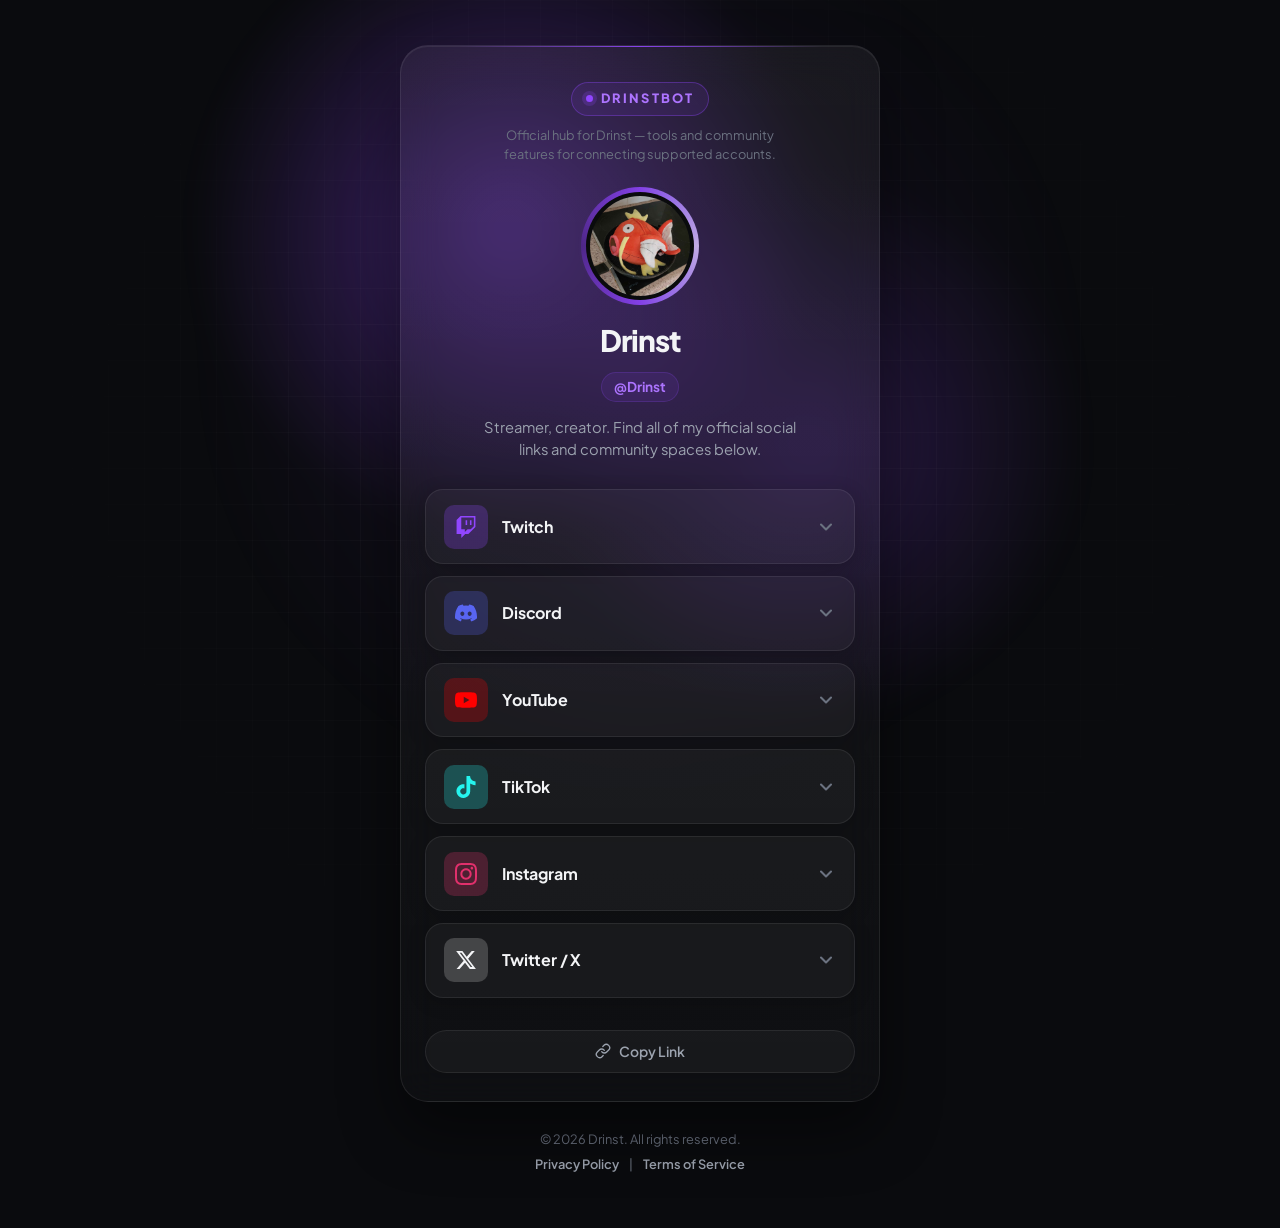
==== commit 2bbf97fd: "migration to drinst" ====
--- a/index.html
+++ b/index.html
@@ -4,8 +4,8 @@
 <head>
     <meta charset="UTF-8">
     <meta name="viewport" content="width=device-width, initial-scale=1.0">
-    <title>MizuBot | Drinst's Official Links</title>
-    <meta name="description" content="Official social links and community profiles for Drinst, powered by MizuBot.">
+    <title>DrinstBot | Drinst's Official Links</title>
+    <meta name="description" content="Official social links and community profiles for Drinst, powered by DrinstBot.">
 
     <!-- Browser chrome accent (keep in sync with --theme in css/style.css) -->
     <meta name="theme-color" content="#9146FF">
@@ -28,7 +28,7 @@
         <section class="brand-intro" aria-labelledby="brand-name">
             <div class="brand-pill">
                 <span class="brand-dot" aria-hidden="true"></span>
-                <h1 id="brand-name">MizuBot</h1>
+                <h1 id="brand-name">DrinstBot</h1>
             </div>
             <p>Official hub for Drinst &mdash; tools and community features for connecting supported accounts.</p>
         </section>
--- a/css/style.css
+++ b/css/style.css
@@ -1,5 +1,5 @@
 /* ==========================================================================
-   MizuBot Link Hub — style.css
+   DrinstBot Link Hub — style.css
    ==========================================================================
    🎨 GLOBAL THEME COLOR
    Change the single --theme value below and the whole page re-colors
@@ -190,7 +190,7 @@
 }
 
 /* ==========================================================================
-   MizuBot brand badge (kept visible for app/branding verification)
+   DrinstBot brand badge (kept visible for app/branding verification)
    ========================================================================== */
 .brand-intro {
     display: flex;
